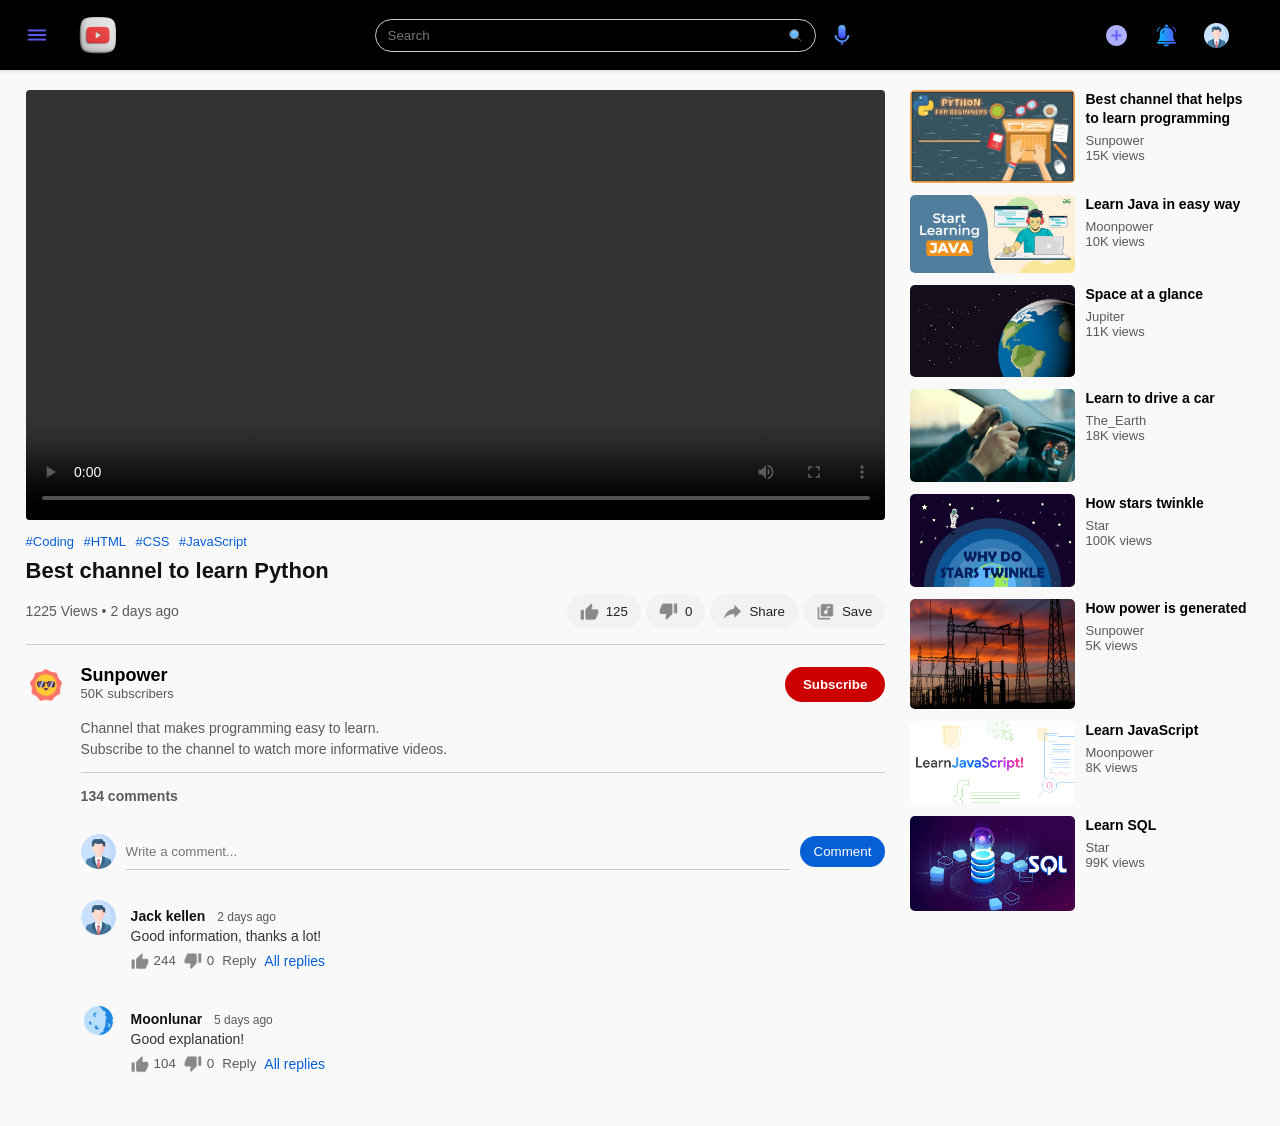
==== play-video.html @ d080f8aa "Initial Commit of the youtube clone with just one video playing for all" ====
<!DOCTYPE html>
<html lang="en">

<head>
    <meta charset="UTF-8">
    <meta name="viewport" content="width=device-width, initial-scale=1.0">

    <title>Play Video - GearTube</title>

    <link rel="stylesheet" href="style.css">
</head>

<body>

    <!-- NAVIGATION BAR -->
    <nav class="flex-div">

        <div class="nav-left flex-div">
            <img src="images/menu.png" class="menu-icon">
            <img src="images/icon.png" class="logo">
        </div>

        <div class="nav-middle flex-div">

            <div class="search-box flex-div">
                <input type="text" placeholder="Search">
                <img src="images/search.png">
            </div>

            <img src="images/mic.png" class="mic-icon">

        </div>

        <div class="nav-right flex-div">
            <img src="images/create.png">
            <img src="images/notification.png">
            <img src="images/profile.png">
        </div>

    </nav>


    <!-- MAIN CONTENT -->

    <div class="container play-container">

        <div class="row">

            <!-- ================= MAIN VIDEO ================= -->

            <div class="play-video">

                <video controls autoplay>
                    <source src="images/Pythonintro.mp4" type="video/mp4">
                    Your browser does not support the video tag.
                </video>


                <!-- TAGS -->

                <div class="tags">
                    <a href="#">#Coding</a>
                    <a href="#">#HTML</a>
                    <a href="#">#CSS</a>
                    <a href="#">#JavaScript</a>
                </div>


                <!-- VIDEO TITLE -->

                <h3>Best channel to learn Python</h3>


                <!-- VIEWS + ACTION BUTTONS -->

                <div class="play-video-info">

                    <p>1225 Views &bull; 2 days ago</p>

                    <div class="video-actions">

                        <button class="action-btn" id="likeBtn">
                            <img src="images/like.png">
                            <span id="likeCount">125</span>
                        </button>

                        <button class="action-btn" id="dislikeBtn">
                            <img src="images/dislike.png">
                            <span id="dislikeCount">0</span>
                        </button>

                        <button class="action-btn" id="shareBtn">
                            <img src="images/share.png">
                            <span>Share</span>
                        </button>

                        <button class="action-btn" id="saveBtn">
                            <img src="images/save.png">
                            <span id="saveText">Save</span>
                        </button>

                    </div>

                </div>


                <hr>


                <!-- CHANNEL INFORMATION -->

                <div class="publisher">

                    <img src="images/sun.png">

                    <div>
                        <p>Sunpower</p>
                        <span>50K subscribers</span>
                    </div>

                    <button type="button" id="subscribeBtn">
                        Subscribe
                    </button>

                </div>


                <!-- DESCRIPTION -->

                <div class="vid-description">

                    <p>
                        Channel that makes programming easy to learn.
                    </p>

                    <p>
                        Subscribe to the channel to watch more informative videos.
                    </p>

                    <hr>

                    <!-- COMMENTS -->

                    <h4>
                        <span id="commentCount">134</span> comments
                    </h4>


                    <!-- ADD COMMENT -->

                    <div class="add-comment">

                        <img src="images/profile.png">

                        <input
                            type="text"
                            id="commentInput"
                            placeholder="Write a comment..."
                        >

                        <button id="commentBtn">
                            Comment
                        </button>

                    </div>


                    <!-- EXISTING COMMENT -->

                    <div class="old-comment">

                        <img src="images/profile.png">

                        <div>

                            <h3>
                                Jack kellen
                                <span>2 days ago</span>
                            </h3>

                            <p>
                                Good information, thanks a lot!
                            </p>

                            <div class="acomment-action">

                                <button class="comment-like">
                                    <img src="images/like.png">
                                    <span>244</span>
                                </button>

                                <button class="comment-dislike">
                                    <img src="images/dislike.png">
                                    <span>0</span>
                                </button>

                                <button class="reply-btn">
                                    Reply
                                </button>

                                <a href="#">All replies</a>

                            </div>

                        </div>

                    </div>


                    <!-- SECOND COMMENT -->

                    <div class="old-comment">

                        <img src="images/moon.png">

                        <div>

                            <h3>
                                Moonlunar
                                <span>5 days ago</span>
                            </h3>

                            <p>
                                Good explanation!
                            </p>

                            <div class="acomment-action">

                                <button class="comment-like">
                                    <img src="images/like.png">
                                    <span>104</span>
                                </button>

                                <button class="comment-dislike">
                                    <img src="images/dislike.png">
                                    <span>0</span>
                                </button>

                                <button class="reply-btn">
                                    Reply
                                </button>

                                <a href="#">All replies</a>

                            </div>

                        </div>

                    </div>

                </div>

            </div>


            <!-- ================= SUGGESTED VIDEOS ================= -->

            <div class="right-sidebar">

                <div class="side-video-list">

                    <a href="#" class="small-thumbnail">
                        <img src="images/thumbnail1.jpg">
                    </a>

                    <div class="vid-info">
                        <a href="#">
                            Best channel that helps to learn programming
                        </a>
                        <p>Sunpower</p>
                        <p>15K views</p>
                    </div>

                </div>


                <div class="side-video-list">

                    <a href="#" class="small-thumbnail">
                        <img src="images/thumbnail2.png">
                    </a>

                    <div class="vid-info">
                        <a href="#">Learn Java in easy way</a>
                        <p>Moonpower</p>
                        <p>10K views</p>
                    </div>

                </div>


                <div class="side-video-list">

                    <a href="#" class="small-thumbnail">
                        <img src="images/thumbnail3.jpg">
                    </a>

                    <div class="vid-info">
                        <a href="#">Space at a glance</a>
                        <p>Jupiter</p>
                        <p>11K views</p>
                    </div>

                </div>


                <div class="side-video-list">

                    <a href="#" class="small-thumbnail">
                        <img src="images/thumbnail4.jpg">
                    </a>

                    <div class="vid-info">
                        <a href="#">Learn to drive a car</a>
                        <p>The_Earth</p>
                        <p>18K views</p>
                    </div>

                </div>


                <div class="side-video-list">

                    <a href="#" class="small-thumbnail">
                        <img src="images/thumbnail5.jpg">
                    </a>

                    <div class="vid-info">
                        <a href="#">How stars twinkle</a>
                        <p>Star</p>
                        <p>100K views</p>
                    </div>

                </div>


                <div class="side-video-list">

                    <a href="#" class="small-thumbnail">
                        <img src="images/thumbnail6.jpg">
                    </a>

                    <div class="vid-info">
                        <a href="#">How power is generated</a>
                        <p>Sunpower</p>
                        <p>5K views</p>
                    </div>

                </div>


                <div class="side-video-list">

                    <a href="#" class="small-thumbnail">
                        <img src="images/thumbnail7.jpg">
                    </a>

                    <div class="vid-info">
                        <a href="#">Learn JavaScript</a>
                        <p>Moonpower</p>
                        <p>8K views</p>
                    </div>

                </div>


                <div class="side-video-list">

                    <a href="#" class="small-thumbnail">
                        <img src="images/thumbnail8.jpg">
                    </a>

                    <div class="vid-info">
                        <a href="#">Learn SQL</a>
                        <p>Star</p>
                        <p>99K views</p>
                    </div>

                </div>

            </div>

        </div>

    </div>


    <script src="script.js"></script>

</body>

</html>
---- style.css ----
* {
    margin: 0;
    padding: 0;
    font-family: 'Poppins', sans-serif;
    box-sizing: border-box;
}

a {
    text-decoration: none;
    color: #5a5a5a;
}

img {
    cursor: pointer;
}

button {
    font-family: inherit;
}

.flex-div {
    display: flex;
    align-items: center;
}


/* ================= NAVBAR ================= */

nav {
    padding: 10px 2%;
    justify-content: space-between;
    box-shadow: 0 0 5px rgba(0, 0, 0, 0.2);
    background: black;
    position: sticky;
    top: 0;
    z-index: 10;
}

.nav-right img {
    width: 25px;
    margin-right: 25px;
}

.nav-right .user-icon {
    width: 35px;
    border-radius: 50%;
    margin-right: 0;
}

.nav-left .menu-icon {
    width: 22px;
    margin-right: 25px;
}

.nav-left .logo {
    width: 50px;
}

.nav-middle .mic-icon {
    width: 22px;
}

.nav-middle .search-box {
    border: 1px solid #ccc;
    margin-right: 15px;
    padding: 8px 12px;
    border-radius: 25px;
}

.nav-middle .search-box input {
    width: 400px;
    border: 0;
    outline: 0;
    background: transparent;
    color: white;
}

.nav-middle .search-box img {
    width: 15px;
}


/* ================= SIDEBAR ================= */

.sidebar {
    background: #fff;
    width: 15%;
    height: 100vh;
    position: fixed;
    top: 0;
    padding-left: 2%;
    padding-top: 80px;
}

.shortcut-links a img {
    width: 20px;
    margin-right: 20px;
}

.shortcut-links a {
    display: flex;
    align-items: center;
    margin-bottom: 20px;
    width: fit-content;
    flex-wrap: wrap;
}

.shortcut-links a:first-child {
    color: #ed3833;
}

.sidebar hr {
    border: 0;
    height: 1px;
    background: #ccc;
    width: 85%;
}

.subscribed-list h3 {
    font-size: 13px;
    margin: 20px 0;
    color: #5a5a5a;
}

.subscribed-list a {
    display: flex;
    align-items: center;
    margin-bottom: 20px;
    width: fit-content;
    flex-wrap: wrap;
}

.subscribed-list a img {
    width: 25px;
    border-radius: 50%;
    margin-right: 20px;
}

.small-sidebar {
    width: 5%;
}

.small-sidebar a p {
    display: none;
}

.small-sidebar h3 {
    display: none;
}

.small-sidebar hr {
    width: 50%;
    margin-bottom: 25px;
}


/* ================= MAIN PAGE ================= */

.container {
    background-color: #f9f9f9;
    padding-left: 17%;
    padding-right: 2%;
    padding-top: 20px;
    padding-bottom: 20px;
}

.large-container {
    padding-left: 7%;
}

.banner {
    width: 100%;
}

.banner img {
    width: 100%;
    height: 450px;
    border-radius: 8px;
}

.list-container {
    display: grid;
    grid-template-columns: repeat(auto-fit, minmax(250px, 1fr));
    grid-column-gap: 16px;
    grid-row-gap: 30px;
    margin-top: 15px;
}

.vid-list .thumbnail {
    width: 100%;
    border-radius: 5px;
}

.vid-list .flex-div {
    align-items: flex-start;
    margin-top: 7px;
}

.vid-list .flex-div img {
    width: 30px;
    margin-right: 10px;
    border-radius: 50%;
}

.vid-info {
    color: #5a5a5a;
    font-size: 13px;
}

.vid-info a {
    color: #000;
    font-weight: 600;
    display: block;
    margin-bottom: 5px;
}

.thumbnail {
    width: 128px;
    height: 128px;
}


/* ================================================= */
/* ================= VIDEO PAGE ==================== */
/* ================================================= */

.play-container {
    padding-left: 2%;
    padding-right: 2%;
}


/* MAIN VIDEO + SIDEBAR */

.row {
    display: flex;

    /* IMPORTANT FIX:
       prevents the entire video section from
       being pushed to the right */
    justify-content: space-between;

    align-items: flex-start;
    gap: 25px;

    flex-wrap: nowrap;
}


/* MAIN VIDEO */

.play-video {
    flex: 1 1 70%;
    min-width: 0;
}


/* VIDEO */

.play-video video {
    width: 100%;
    display: block;
    border-radius: 4px;
}


/* SUGGESTED VIDEO SIDEBAR */

.right-sidebar {
    flex: 0 0 28%;

    /* Removed the old 50px margin-left.
       gap from .row controls spacing now. */

    margin-left: 0;
}


/* SUGGESTED VIDEO */

.side-video-list {
    display: flex;
    gap: 10px;
    margin-bottom: 12px;
}

.side-video-list img {
    width: 100%;
    display: block;
    border-radius: 5px;
}

.side-video-list .small-thumbnail {
    flex: 0 0 48%;
}

.side-video-list .vid-info {
    flex: 1;
    min-width: 0;
}

.side-video-list .vid-info a {
    font-size: 14px;
    line-height: 19px;
}


/* TAGS */

.play-video .tags {
    margin-top: 12px;
}

.play-video .tags a {
    color: #065fd4;
    font-size: 13px;
    margin-right: 5px;
}


/* VIDEO TITLE */

.play-video h3 {
    font-weight: 600;
    font-size: 22px;
    margin-top: 8px;
    color: #111;
}


/* VIEWS + ACTIONS */

.play-video .play-video-info {
    display: flex;
    align-items: center;
    justify-content: space-between;

    flex-wrap: wrap;

    margin-top: 10px;

    font-size: 14px;
    color: #5a5a5a;
}


/* ACTION BUTTON CONTAINER */

.video-actions {
    display: flex;
    align-items: center;
    gap: 5px;
}


/* LIKE / DISLIKE / SHARE / SAVE BUTTON */

.action-btn {
    display: flex;
    align-items: center;
    gap: 7px;

    border: none;
    background: #f2f2f2;

    padding: 8px 13px;

    border-radius: 20px;

    cursor: pointer;

    color: #222;

    transition: background 0.2s ease;
}

.action-btn:hover {
    background: #e5e5e5;
}

.action-btn img {
    width: 19px !important;
    height: 19px;
    margin: 0 !important;
}

.action-btn.active {
    background: #d9eaff;
    color: #065fd4;
}


/* HR */

.play-video hr {
    border: 0;
    height: 1px;
    background: #ccc;
    margin: 15px 0;
}


/* ================= PUBLISHER ================= */

.publisher {
    display: flex;
    align-items: center;
    margin-top: 20px;
}

.publisher div {
    flex: 1;
    line-height: 18px;
}

.publisher > img {
    width: 40px;
    height: 40px;
    object-fit: cover;
    border-radius: 50%;
    margin-right: 15px;
}

.publisher div p {
    color: #000;
    font-weight: 600;
    font-size: 18px;
}

.publisher div span {
    font-size: 13px;
    color: #5a5a5a;
}


/* SUBSCRIBE BUTTON */

.publisher button {
    background: #cc0000;
    color: #fff;

    padding: 10px 18px;

    border: 0;
    outline: 0;

    border-radius: 20px;

    cursor: pointer;

    font-weight: 600;

    transition: 0.2s;
}

.publisher button:hover {
    background: #a90000;
}

.publisher button.subscribed {
    background: #eeeeee;
    color: #333;
}


/* ================= DESCRIPTION ================= */

.vid-description {
    padding-left: 55px;
    margin: 15px 0;
}

.vid-description p {
    font-size: 14px;
    margin-bottom: 5px;
    color: #5a5a5a;
}

.vid-description h4 {
    font-size: 14px;
    color: #5a5a5a;
    margin-top: 15px;
}


/* ================= ADD COMMENT ================= */

.add-comment {
    display: flex;
    align-items: center;
    margin: 30px 0;
    gap: 10px;
}

.add-comment img {
    width: 35px;
    height: 35px;
    border-radius: 50%;
}

.add-comment input {
    border: 0;
    outline: 0;

    border-bottom: 1px solid #ccc;

    width: 100%;

    padding: 10px 0;

    background: transparent;
}

.add-comment button {
    border: none;
    background: #065fd4;
    color: white;

    padding: 8px 14px;

    border-radius: 18px;

    cursor: pointer;

    white-space: nowrap;
}


/* ================= COMMENTS ================= */

.old-comment {
    display: flex;
    align-items: flex-start;
    margin: 25px 0;
}

.old-comment > img {
    width: 35px;
    height: 35px;
    border-radius: 50%;
    margin-right: 15px;
}

.old-comment h3 {
    font-size: 14px;
    margin-bottom: 4px;
}

.old-comment h3 span {
    font-size: 12px;
    color: #5a5a5a;
    font-weight: 500;
    margin-left: 8px;
}

.old-comment p {
    color: #333;
}


/* COMMENT ACTIONS */

.old-comment .acomment-action {
    display: flex;
    align-items: center;

    margin: 8px 0;

    font-size: 14px;

    gap: 8px;
}

.comment-like,
.comment-dislike,
.reply-btn {
    border: none;
    background: transparent;

    display: flex;
    align-items: center;

    gap: 5px;

    cursor: pointer;

    color: #5a5a5a;
}

.old-comment .acomment-action img {
    width: 18px;
    height: 18px;
    margin: 0;
}

.old-comment .acomment-action a {
    color: #065fd4;
}


/* ================= MOBILE ================= */

@media (max-width: 900px) {

    .menu-icon {
        display: none;
    }

    .sidebar {
        display: none;
    }

    .container,
    .large-container {
        padding-left: 5%;
        padding-right: 5%;
    }

    .nav-right img {
        display: none;
    }

    .nav-middle .search-box input {
        width: 100px;
    }

    .nav-middle .mic-icon {
        display: none;
    }


    /* VIDEO PAGE */

    .row {
        flex-direction: column;
        gap: 25px;
    }

    .play-video {
        flex-basis: 100%;
        width: 100%;
    }

    .right-sidebar {
        flex-basis: 100%;
        width: 100%;
    }

    .play-container {
        padding-left: 5%;
        padding-right: 5%;
    }

    .vid-description {
        padding-left: 0;
    }

    .video-actions {
        margin-top: 10px;
    }

    .play-video .play-video-info a {
        margin-left: 0;
        margin-right: 15px;
        margin-top: 15px;
    }

}
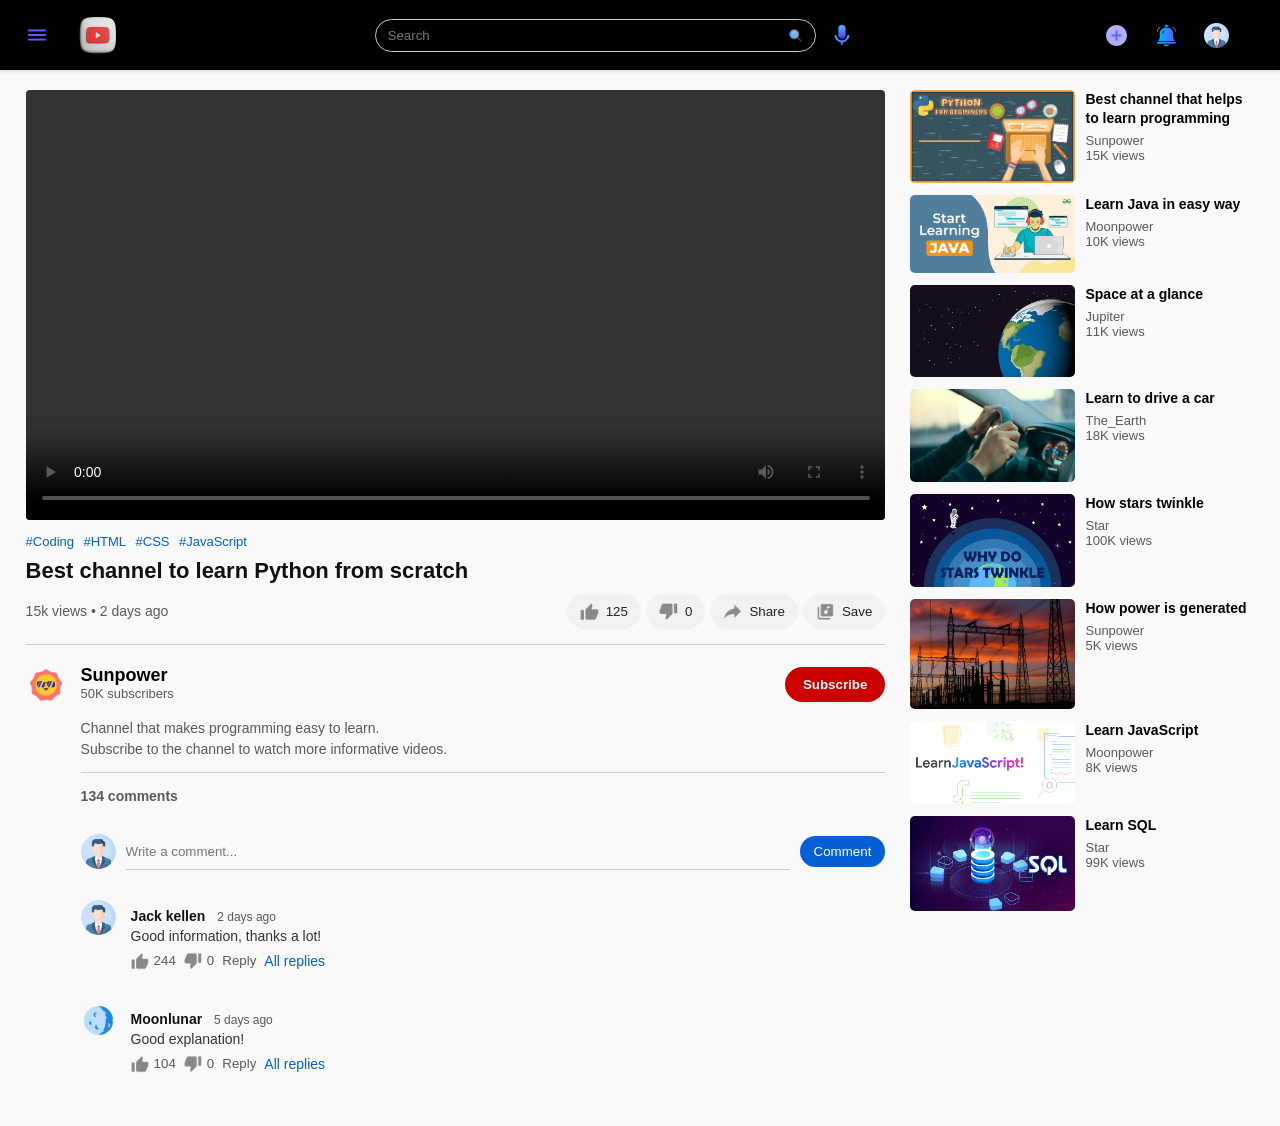
==== commit 4e918c59: "Added all the respective contents" ====
--- a/play-video.html
+++ b/play-video.html
@@ -50,8 +50,11 @@
 
             <div class="play-video">
 
-                <video controls autoplay>
-                    <source src="images/Pythonintro.mp4" type="video/mp4">
+                <!-- The video source is filled in automatically by script.js.
+                     To change a video file, edit the VIDEOS list at the top of script.js
+                     (you do NOT need to change the src here). -->
+                <video controls autoplay id="mainVideo">
+                    <source id="videoSource" src="" type="video/mp4">
                     Your browser does not support the video tag.
                 </video>
 
@@ -68,14 +71,14 @@
 
                 <!-- VIDEO TITLE -->
 
-                <h3>Best channel to learn Python</h3>
+                <h3 id="videoTitle">Best channel to learn Python</h3>
 
 
                 <!-- VIEWS + ACTION BUTTONS -->
 
                 <div class="play-video-info">
 
-                    <p>1225 Views &bull; 2 days ago</p>
+                    <p id="videoViews">1225 Views &bull; 2 days ago</p>
 
                     <div class="video-actions">
 
@@ -111,10 +114,10 @@
 
                 <div class="publisher">
 
-                    <img src="images/sun.png">
+                    <img src="images/sun.png" id="channelIcon">
 
                     <div>
-                        <p>Sunpower</p>
+                        <p id="channelName">Sunpower</p>
                         <span>50K subscribers</span>
                     </div>
 
@@ -259,12 +262,12 @@
 
                 <div class="side-video-list">
 
-                    <a href="#" class="small-thumbnail">
+                    <a href="play-video.html?v=1" class="small-thumbnail">
                         <img src="images/thumbnail1.jpg">
                     </a>
 
                     <div class="vid-info">
-                        <a href="#">
+                        <a href="play-video.html?v=1">
                             Best channel that helps to learn programming
                         </a>
                         <p>Sunpower</p>
@@ -276,12 +279,12 @@
 
                 <div class="side-video-list">
 
-                    <a href="#" class="small-thumbnail">
+                    <a href="play-video.html?v=2" class="small-thumbnail">
                         <img src="images/thumbnail2.png">
                     </a>
 
                     <div class="vid-info">
-                        <a href="#">Learn Java in easy way</a>
+                        <a href="play-video.html?v=2">Learn Java in easy way</a>
                         <p>Moonpower</p>
                         <p>10K views</p>
                     </div>
@@ -291,12 +294,12 @@
 
                 <div class="side-video-list">
 
-                    <a href="#" class="small-thumbnail">
+                    <a href="play-video.html?v=3" class="small-thumbnail">
                         <img src="images/thumbnail3.jpg">
                     </a>
 
                     <div class="vid-info">
-                        <a href="#">Space at a glance</a>
+                        <a href="play-video.html?v=3">Space at a glance</a>
                         <p>Jupiter</p>
                         <p>11K views</p>
                     </div>
@@ -306,12 +309,12 @@
 
                 <div class="side-video-list">
 
-                    <a href="#" class="small-thumbnail">
+                    <a href="play-video.html?v=4" class="small-thumbnail">
                         <img src="images/thumbnail4.jpg">
                     </a>
 
                     <div class="vid-info">
-                        <a href="#">Learn to drive a car</a>
+                        <a href="play-video.html?v=4">Learn to drive a car</a>
                         <p>The_Earth</p>
                         <p>18K views</p>
                     </div>
@@ -321,12 +324,12 @@
 
                 <div class="side-video-list">
 
-                    <a href="#" class="small-thumbnail">
+                    <a href="play-video.html?v=5" class="small-thumbnail">
                         <img src="images/thumbnail5.jpg">
                     </a>
 
                     <div class="vid-info">
-                        <a href="#">How stars twinkle</a>
+                        <a href="play-video.html?v=5">How stars twinkle</a>
                         <p>Star</p>
                         <p>100K views</p>
                     </div>
@@ -336,12 +339,12 @@
 
                 <div class="side-video-list">
 
-                    <a href="#" class="small-thumbnail">
+                    <a href="play-video.html?v=6" class="small-thumbnail">
                         <img src="images/thumbnail6.jpg">
                     </a>
 
                     <div class="vid-info">
-                        <a href="#">How power is generated</a>
+                        <a href="play-video.html?v=6">How power is generated</a>
                         <p>Sunpower</p>
                         <p>5K views</p>
                     </div>
@@ -351,12 +354,12 @@
 
                 <div class="side-video-list">
 
-                    <a href="#" class="small-thumbnail">
+                    <a href="play-video.html?v=7" class="small-thumbnail">
                         <img src="images/thumbnail7.jpg">
                     </a>
 
                     <div class="vid-info">
-                        <a href="#">Learn JavaScript</a>
+                        <a href="play-video.html?v=7">Learn JavaScript</a>
                         <p>Moonpower</p>
                         <p>8K views</p>
                     </div>
@@ -366,12 +369,12 @@
 
                 <div class="side-video-list">
 
-                    <a href="#" class="small-thumbnail">
+                    <a href="play-video.html?v=8" class="small-thumbnail">
                         <img src="images/thumbnail8.jpg">
                     </a>
 
                     <div class="vid-info">
-                        <a href="#">Learn SQL</a>
+                        <a href="play-video.html?v=8">Learn SQL</a>
                         <p>Star</p>
                         <p>99K views</p>
                     </div>
